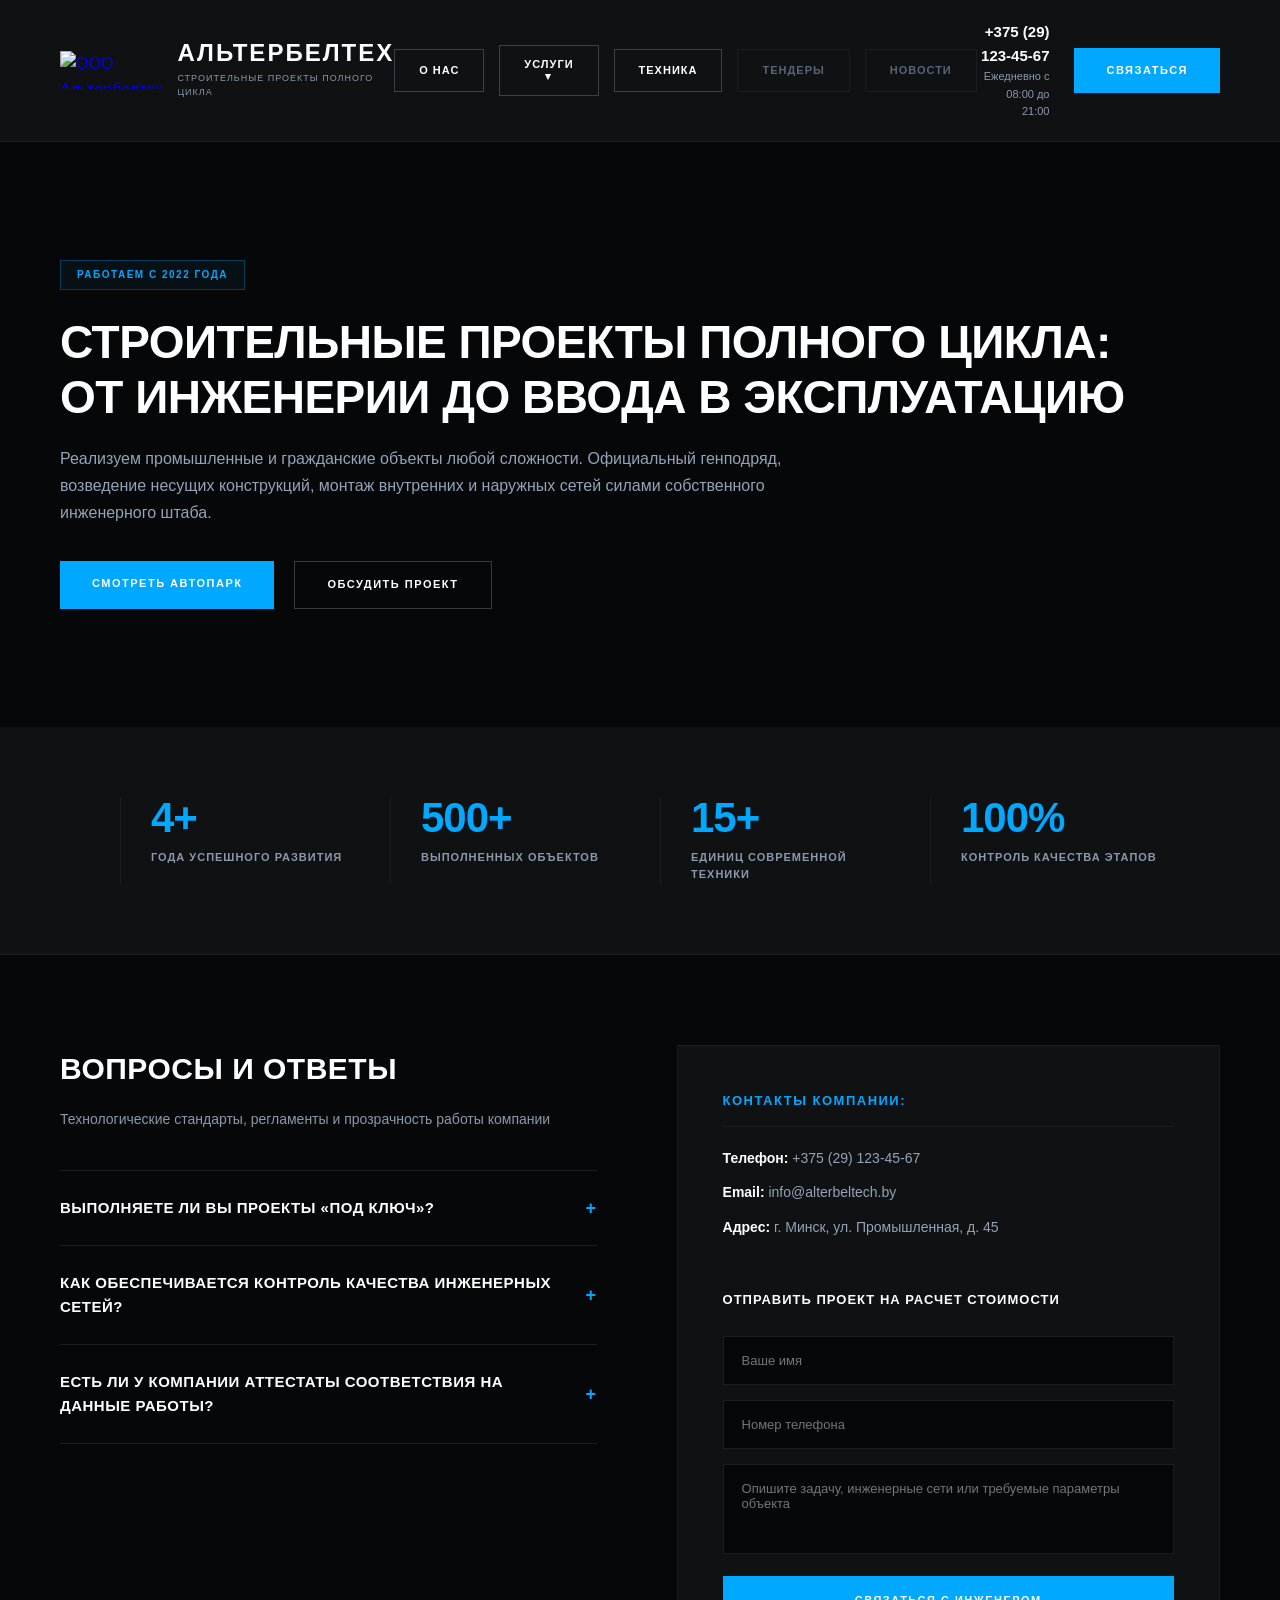
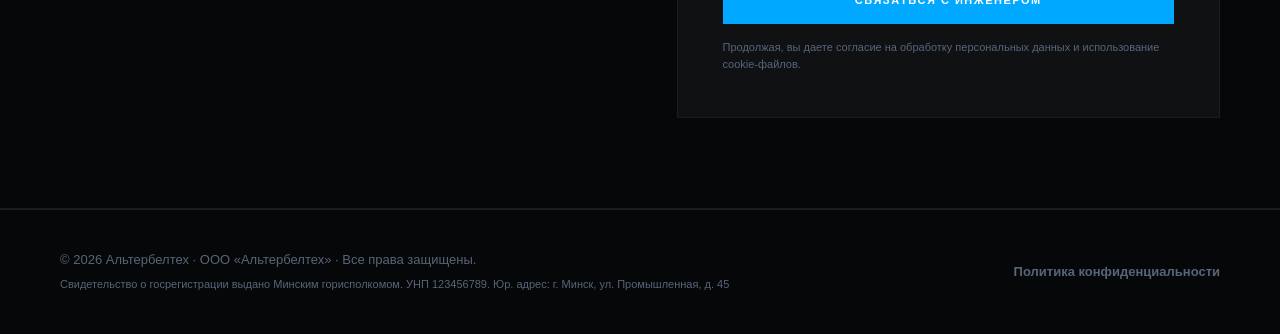
==== index.html @ b806ce36 "Add files via upload" ====
<!DOCTYPE html>
<html lang="ru">
<head>
    <meta charset="UTF-8">
    <meta name="viewport" content="width=device-width, initial-scale=1.0">
    <title>ООО «Альтербелтех» | Генеральный подряд и инженерные сети полного цикла</title>
    <meta name="description" content="Реализация строительных проектов полного цикла, общестроительные работы и монтаж технологического оборудования в Минске и по всей Беларуси.">
    <!-- Подключение фавиконки (логотипа на вкладке браузера) -->
    <link rel="icon" type="image/jpeg" href="1001.jpg">
    <link rel="stylesheet" href="style.css">
</head>
<body>

    <!-- Премиальный экран загрузки с мгновенным векторным логотипом на 1 секунду -->
    <div class="preloader" id="preloader">
        <div class="preloader-content">
            <svg class="preloader-logo-svg" viewBox="0 0 100 100" xmlns="http://w3.org">
                <polygon points="50,15 90,85 10,85" fill="none" stroke="#ffffff" stroke-width="8" stroke-linejoin="miter"/>
                <line x1="22" y1="68" x2="78" y2="68" stroke="#ffffff" stroke-width="6"/>
            </svg>
            <div class="loading-dots">
                <span></span>
                <span></span>
                <span></span>
            </div>
        </div>
    </div>

    <!-- Премиальная темная шапка -->
    <header class="header">
        <a href="index.html" class="header-left header-logo-link">
            <!-- Точное подключение вашего нового файла логотипа -->
            <img src="1001.jpg" alt="ООО Альтербелтех" class="header-logo-img">
            <div class="header-logo-text-block">
                <div class="logo logo-heavy">Альтербелтех</div>
                <span class="logo-subtext">Строительные проекты полного цикла</span>
            </div>
        </a>
        
        <div class="header-center-nav">
            <a href="contacts.html" class="btn-nav-item">О нас</a>
            <div class="dropdown-menu-container">
                <button class="btn-services-toggle">Услуги ▾</button>
                <div class="dropdown-content">
                    <a href="genpodryad.html">Генеральный подряд</a>
                    <a href="zemlyanye-raboty.html">Общестроительные работы</a>
                    <a href="demontazh.html">Сети электроснабжения (внутр./наруж.)</a>
                    <a href="dostavka.html">Вентиляция, ВК и НВК</a>
                    <a href="blagoustrojstvo.html">Mонтаж тех. оборудования</a>
                </div>
            </div>
            <a href="autopark.html" class="btn-nav-item">Техника</a>
            <a href="javascript:void(0);" class="btn-nav-item disabled">Тендеры</a>
            <a href="javascript:void(0);" class="btn-nav-item disabled">Новости</a>
        </div>

        <div class="header-right">
            <div class="header-schedule">
                <strong>+375 (29) 123-45-67</strong>
                <span>Ежедневно с 08:00 до 21:00</span>
            </div>
            <a href="#combined-zone" class="btn btn-primary">Связаться</a>
        </div>
    </header>

    <section class="hero">
        <div class="hero-container">
            <span class="hero-badge">Работаем с 2022 года</span>
            <h1>Строительные проекты полного цикла:<br>от инженерии до ввода в эксплуатацию</h1>
            <p>Реализуем промышленные и гражданские объекты любой сложности. Официальный генподряд, возведение несущих конструкций, монтаж внутренних и наружных сетей силами собственного инженерного штаба.</p>
            <div class="hero-actions">
                <a href="autopark.html" class="btn btn-primary">Смотреть автопарк</a>
                <a href="#combined-zone" class="btn btn-secondary">Обсудить проект</a>
            </div>
        </div>
    </section>
    <section class="stats-section">
        <div class="container-lg">
            <div class="stats-grid-main">
                <div class="stat-main-box">
                    <span class="stat-number">4+</span>
                    <span class="stat-label">Года успешного развития</span>
                </div>
                <div class="stat-main-box">
                    <span class="stat-number">500+</span>
                    <span class="stat-label">Выполненных объектов</span>
                </div>
                <div class="stat-main-box">
                    <span class="stat-number">15+</span>
                    <span class="stat-label">Единиц современной техники</span>
                </div>
                <div class="stat-main-box">
                    <span class="stat-number">100%</span>
                    <span class="stat-label">Контроль качества этапов</span>
                </div>
            </div>
        </div>
    </section>

    <!-- ОБЪЕДИНЕННЫЙ БЛОК -->
    <section id="combined-zone" class="business-combined-section">
        <div class="combined-wrapper">
            
            <div class="combined-faq-left">
                <h2>Вопросы и ответы</h2>
                <p class="combined-faq-sub">Технологические стандарты, регламенты и прозрачность работы компании</p>
                
                <div class="faq-compact-list">
                    <div class="faq-compact-item">
                        <div class="faq-compact-question">Выполняете ли вы проекты «под ключ»?</div>
                        <div class="faq-compact-answer">Да, мы выполняем полный комплекс работ силами одной организации. Это включает в себя проектирование, прокладку инженерных сетей (электрика, ВК, вентиляция), монтаж сложного оборудования и официальную сдачу объекта технадзору.</div>
                    </div>
                    
                    <div class="faq-compact-item">
                        <div class="faq-compact-question">Как обеспечивается контроль качества инженерных сетей?</div>
                        <div class="faq-compact-answer">Контроль ведется в соответствии с регламентами СНиП, ГОСТ и ТКП. Каждая система проходит обязательные индивидуальные испытания (проливы, замеры сопротивления, аэродинамические тесты) с составлением официальных актов скрытых работ.</div>
                    </div>
                    
                    <div class="faq-compact-item">
                        <div class="faq-compact-question">Есть ли у компании аттестаты соответствия на данные работы?</div>
                        <div class="faq-compact-answer">Да, ООО «Альтербелтех» осуществляет деятельность на основании официальных аттестатов соответствия Республики Беларусь на функции генерального подрядчика, выполнение общестроительных работ и устройство инженерных сетей.</div>
                    </div>
                </div>
            </div>

            <div class="combined-contacts-right">
                <div class="business-text-block">
                    <h3>Контакты компании:</h3>
                    <p><strong>Телефон:</strong> +375 (29) 123-45-67</p>
                    <p><strong>Email:</strong> info@alterbeltech.by</p>
                    <p><strong>Адрес:</strong> г. Минск, ул. Промышленная, д. 45</p>
                </div>
                
                <div class="business-form-block">
                    <h4>Отправить проект на расчет стоимости</h4>
                    <form action="#" method="POST" onsubmit="alert('Проект отправлен на расчет!'); return false;">
                        <input type="text" placeholder="Ваше имя" required class="form-input">
                        <input type="tel" placeholder="Номер телефона" required class="form-input">
                        <textarea placeholder="Опишите задачу, инженерные сети или требуемые параметры объекта" class="form-input form-textarea"></textarea>
                        <button type="submit" class="btn btn-submit">Связаться с инженером</button>
                    </form>
                    <span class="form-privacy">Продолжая, вы даете согласие на обработку персональных данных и использование cookie-файлов.</span>
                </div>
            </div>

        </div>
    </section>

    <footer class="footer">
        <div class="footer-container">
            <div class="footer-copy">
                <p>© 2026 Альтербелтех · ООО «Альтербелтех» · Все права защищены.</p>
                <p style="font-size: 11px; margin-top: 5px; color: #57657a;">Свидетельство о госрегистрации выдано Минским горисполкомом. УНП 123456789. Юр. адрес: г. Минск, ул. Промышленная, д. 45</p>
            </div>
            <div class="footer-links">
                <a href="#" class="footer-link">Политика конфиденциальности</a>
            </div>
        </div>
    </footer>

    <script>
        // Фиксированный жесткий таймер скрытия прелоадера ровно на 1 секунду
        window.addEventListener('DOMContentLoaded', () => {
            setTimeout(() => {
                const preloader = document.getElementById('preloader');
                if (preloader) preloader.classList.add('fade-out');
            }, 1000);
        });

        // Работа интерактивного аккордеона FAQ
        document.querySelectorAll('.faq-compact-item').forEach(item => {
            item.addEventListener('click', () => {
                const isActive = item.classList.contains('active');
                document.querySelectorAll('.faq-compact-item').forEach(el => el.classList.remove('active'));
                if (!isActive) { item.classList.add('active'); }
            });
        });
    </script>
</body>
</html>
---- style.css ----
/* ==========================================================================
   1. Базовые настройки темы в стиле High-End Premium Dark
   ========================================================================== */
html {
    scroll-behavior: smooth;
}

* {
    box-sizing: border-box;
    margin: 0;
    padding: 0;
    border-radius: 0 !important; /* Полный отказ от скруглений */
}

body {
    font-family: 'Segoe UI', Arial, sans-serif;
    color: #ffffff;
    background-color: #060708; /* Глубокий черный фон */
    line-height: 1.6;
    overflow-x: hidden;
}

/* ==========================================================================
   2. ЭКРАН ПРЕДЗАГРУЗКИ (PRELOADER) С ФИКСИРОВАННЫМ ВРЕМЕНЕМ
   ========================================================================== */
.preloader {
    position: fixed;
    top: 0;
    left: 0;
    width: 100%;
    height: 100%;
    background-color: #060708;
    z-index: 9999;
    display: flex;
    justify-content: center;
    align-items: center;
    transition: opacity 0.4s ease, visibility 0.4s ease;
}

.preloader.fade-out {
    opacity: 0;
    visibility: hidden;
}

.preloader-content {
    display: flex;
    flex-direction: column;
    align-items: center;
    gap: 25px;
}

.preloader-logo-svg {
    height: 90px;
    width: 90px;
    display: block;
    animation: pulse 1.2s infinite ease-in-out;
}

@keyframes pulse {
    0%, 100% { opacity: 0.6; transform: scale(0.96); }
    50% { opacity: 1; transform: scale(1); }
}

.loading-dots {
    display: flex;
    gap: 8px;
}

.loading-dots span {
    width: 6px;
    height: 6px;
    background-color: #00a8ff; /* Фирменный синий */
    display: inline-block;
    animation: bounce 1.2s infinite ease-in-out both;
}

.loading-dots span:nth-child(1) { animation-delay: -0.32s; }
.loading-dots span:nth-child(2) { animation-delay: -0.16s; }

@keyframes bounce {
    0%, 80%, 100% { transform: scale(0); opacity: 0.2; }
    40% { transform: scale(1); opacity: 1; }
}

/* ==========================================================================
   3. ПРЕМИАЛЬНАЯ ТЕМНАЯ ШАПКА И НАВИГАЦИЯ
   ========================================================================== */
.header {
    background-color: #0f1113; /* Графитовый фон */
    display: flex;
    justify-content: space-between;
    align-items: center;
    padding: 20px 60px;
    position: sticky;
    top: 0;
    z-index: 200;
    border-bottom: 1px solid #1a1d21;
}

.header-logo-link {
    display: flex !important;
    flex-direction: row !important;
    align-items: center;
    gap: 15px;
    text-decoration: none;
    transition: opacity 0.2s ease;
}

.header-logo-link:hover { opacity: 0.85; }

.header-logo-img {
    height: 38px; /* Идеальный баланс под текст */
    width: auto;
    display: block;
}

.header-logo-text-block {
    display: flex;
    flex-direction: column;
}

.logo-heavy {
    font-size: 24px;
    font-weight: 900;
    text-transform: uppercase;
    letter-spacing: 2px;
    color: #ffffff; 
    line-height: 1.0;
}

.logo-subtext {
    font-size: 9px;
    color: #8a99ad;
    text-transform: uppercase;
    letter-spacing: 1px;
    margin-top: 6px;
}
.header-center-nav {
    display: flex;
    align-items: center;
    gap: 15px;
}

.btn-nav-item {
    display: inline-block;
    background: transparent;
    border: 1px solid #3a414a;
    color: #ffffff;
    padding: 12px 24px;
    font-size: 11px;
    font-weight: 700;
    text-transform: uppercase;
    letter-spacing: 1px;
    text-decoration: none;
    cursor: pointer;
    transition: all 0.2s ease;
    white-space: nowrap;
}

.btn-nav-item:hover {
    background: #00a8ff;
    border-color: #00a8ff;
    color: #ffffff;
}

/* Стили для неактивных кнопок Тендеры и Новости */
.btn-nav-item.disabled {
    border: 1px solid #1a1d21;
    color: #57657a;
    cursor: default;
}
.btn-nav-item.disabled:hover {
    background: transparent;
    border-color: #1a1d21;
    color: #57657a;
}

.dropdown-menu-container {
    position: relative;
    display: inline-block;
}

.btn-services-toggle {
    background: transparent;
    border: 1px solid #3a414a;
    color: #ffffff;
    padding: 12px 24px;
    font-size: 11px;
    font-weight: 700;
    text-transform: uppercase;
    letter-spacing: 1px;
    cursor: pointer;
    transition: all 0.2s ease;
}

.dropdown-content {
    display: none;
    position: absolute;
    top: 100%;
    left: 0;
    background-color: #0f1113;
    min-width: 330px;
    box-shadow: 0 15px 40px rgba(0,0,0,0.5);
    border: 1px solid #1a1d21;
    z-index: 300;
}

.dropdown-content a {
    color: #cbd5e1;
    padding: 16px 20px;
    text-decoration: none;
    display: block;
    font-size: 11px;
    font-weight: 700;
    text-transform: uppercase;
    letter-spacing: 0.5px;
    border-bottom: 1px solid #1a1d21;
    transition: all 0.2s ease;
}

.dropdown-content a:last-child { border-bottom: none; }
.dropdown-menu-container:hover .dropdown-content { display: block; }
.dropdown-menu-container:hover .btn-services-toggle { background: #00a8ff; border-color: #00a8ff; color: #ffffff; }
.dropdown-content a:hover { background-color: #16191d; color: #00a8ff; padding-left: 25px; }

.header-right { 
    display: flex; 
    align-items: center; 
    gap: 25px; 
}

.header-schedule { display: flex; flex-direction: column; text-align: right; font-size: 13px; }
.header-schedule strong { color: #ffffff; font-size: 15px; font-weight: 700; }
.header-schedule span { color: #8a99ad; font-size: 11px; }

.btn {
    display: inline-block;
    padding: 14px 32px;
    font-size: 11px;
    font-weight: 700;
    text-transform: uppercase;
    text-decoration: none;
    letter-spacing: 1.5px;
    transition: all 0.25s ease;
    cursor: pointer;
    border: none;
}
.btn-primary { background: #00a8ff; color: #ffffff; }
.btn-primary:hover { background: #ffffff; color: #060708; }
.btn-secondary { background: transparent; color: #ffffff; border: 1px solid rgba(255,255,255,0.2); }
.btn-secondary:hover { background: #ffffff; color: #060708; border-color: #ffffff; }

/* ==========================================================================
   4. БАННЕР И ГЕРОЙСКИЕ СЕКЦИИ
   ========================================================================== */
.hero {
    background-image: linear-gradient(rgba(6, 7, 8, 0.85), rgba(6, 7, 8, 0.85)), url('bg-hd.jpg'); 
    background-size: cover;
    background-position: center;
    height: 65vh; 
    color: #ffffff;
    display: flex;
    align-items: center;
    padding: 60px;
}

.hero-container { max-width: 1100px; margin: 0; text-align: left; }
.hero-badge {
    display: inline-block;
    border: 1px solid rgba(0, 168, 255, 0.3);
    background: rgba(0, 168, 255, 0.05);
    color: #00a8ff;
    padding: 6px 16px;
    font-size: 10px;
    font-weight: 600;
    text-transform: uppercase;
    letter-spacing: 1.5px;
    margin-bottom: 25px;
}
.hero h1 { font-size: 46px; font-weight: 800; margin-bottom: 20px; line-height: 1.2; letter-spacing: -0.5px; text-transform: uppercase; }
.hero p { font-size: 16px; color: #94a3b8; margin-bottom: 35px; max-width: 750px; line-height: 1.7; }
.hero-actions { display: flex; justify-content: flex-start; gap: 20px; }

.hero-service-minimal {
    background-color: #0f1113;
    padding: 100px 60px 50px 60px;
    border-bottom: 1px solid #1a1d21;
}

.container-service { max-width: 1100px; margin: 0 auto; }
.service-title-main { font-size: 42px; font-weight: 900; text-transform: uppercase; color: #ffffff; }
.service-subtitle-main { color: #00a8ff; font-weight: 700; text-transform: uppercase; letter-spacing: 1.5px; font-size: 11px; margin-top: 10px; }
/* ==========================================================================
   5. СТАТИСТИКА И МЕТРИКИ
   ========================================================================== */
.stats-section { background: #0f1113; padding: 70px 60px; border-bottom: 1px solid #1a1d21; }
.stats-grid-main { max-width: 1240px; margin: 0 auto; display: flex; justify-content: space-between; gap: 40px; }
.stat-main-box { flex: 1; display: flex; flex-direction: column; border-left: 1px solid #1a1d21; padding-left: 30px; }
.stat-number { font-size: 42px; font-weight: 800; color: #00a8ff; line-height: 1; margin-bottom: 10px; letter-spacing: -1px; }
.stat-label { font-size: 11px; color: #8a99ad; text-transform: uppercase; font-weight: 700; letter-spacing: 1px; }

/* ==========================================================================
   6. ОБЪЕДИНЕННЫЙ БЛОК: ВОПРОСЫ И КОНТАКТЫ
   ========================================================================== */
.business-combined-section { background-color: #060708; padding: 90px 60px; width: 100%; border-bottom: 1px solid #1a1d21; }
.combined-wrapper { max-width: 1240px; margin: 0 auto; display: flex; gap: 80px; align-items: flex-start; }

.combined-faq-left { flex: 1 1 50%; }
.combined-faq-left h2 { font-size: 30px; text-transform: uppercase; color: #ffffff; margin-bottom: 15px; font-weight: 800; letter-spacing: 0.5px; }
.combined-faq-sub { font-size: 14px; color: #8a99ad; margin-bottom: 40px; }
.faq-compact-list { display: flex; flex-direction: column; }
.faq-compact-item { border-bottom: 1px solid #1a1d21; padding: 25px 0; cursor: pointer; }
.faq-compact-item:first-child { border-top: 1px solid #1a1d21; }
.faq-compact-item:hover { background-color: rgba(255,255,255,0.01); }
.faq-compact-question { font-size: 15px; font-weight: 700; color: #ffffff; text-transform: uppercase; letter-spacing: 0.5px; position: relative; padding-right: 30px; }

.faq-compact-question::after {
    content: '+'; position: absolute; right: 0; top: 50%; transform: translateY(-50%); color: #00a8ff; font-size: 18px; transition: transform 0.2s ease;
}
.faq-compact-item.active .faq-compact-question::after { content: '−'; }

.faq-compact-answer { 
    max-height: 0; overflow: hidden; font-size: 14px; color: #94a3b8; line-height: 1.6; margin-top: 0;
    transition: max-height 0.3s cubic-bezier(0, 1, 0, 1), margin-top 0.3s ease;
}
.faq-compact-item.active .faq-compact-answer { max-height: 200px; margin-top: 15px; transition: max-height 0.3s cubic-bezier(1, 0, 1, 0), margin-top 0.3s ease; }

.combined-contacts-right { flex: 1 1 50%; background: #0f1113; color: #ffffff; padding: 45px; border: 1px solid #1a1d21; display: flex; flex-direction: column; gap: 40px; }
.business-text-block h3 { margin-bottom: 20px; text-transform: uppercase; font-size: 13px; letter-spacing: 1.5px; border-bottom: 1px solid #1a1d21; padding-bottom: 14px; color: #00a8ff; }
.business-text-block p { margin-bottom: 12px; font-size: 14px; color: #94a3b8; }
.business-text-block strong { color: #ffffff; font-weight: 600; }
.business-form-block h4 { font-size: 13px; text-transform: uppercase; letter-spacing: 1px; color: #ffffff; margin-bottom: 25px; }

.form-input { width: 100%; padding: 16px 18px; background: #060708; border: 1px solid #1a1d21; color: #ffffff; font-size: 13px; margin-bottom: 15px; font-family: inherit; outline: none; }
.form-input:focus { border-color: #00a8ff; background: #0f1113; }
.form-textarea { height: 90px; resize: none; }
.btn-submit { width: 100%; background: #00a8ff; color: #ffffff; padding: 18px; font-size: 11px; font-weight: 700; letter-spacing: 1.5px; }
.btn-submit:hover { background: #ffffff; color: #060708; }
.form-privacy { display: block; font-size: 11px; color: #57657a; margin-top: 15px; line-height: 1.5; }

/* ==========================================================================
   7. ПОДВАЛ И СЛУЖЕБНЫЕ СТРАНИЦЫ
   ========================================================================== */
.footer { background-color: #060708; color: #57657a; padding: 40px 60px; font-size: 13px; border-top: 1px solid #1a1d21; }
.footer-container { max-width: 1240px; margin: 0 auto; display: flex; justify-content: space-between; align-items: center; }
.footer-link { color: #57657a; text-decoration: none; border-bottom: 1px solid transparent; transition: all 0.2s ease; font-weight: 600; }
.footer-link:hover { color: #ffffff; border-bottom-color: #ffffff; }

.container-lg { max-width: 1240px; margin: 0 auto; padding: 0 60px; }
.service-page-main { max-width: 1100px; margin: 0 auto; padding: 70px 60px 100px 60px; }
.service-lead-text { font-size: 16px; color: #cbd5e1; margin-bottom: 50px; line-height: 1.7; max-width: 850px; }
.service-details-grid { display: grid; grid-template-columns: 1fr 1fr; gap: 40px; margin-bottom: 60px; }
.service-details-card { background: #0f1113; border: 1px solid #1a1d21; padding: 35px; position: relative; transition: transform 0.2s ease, border-color 0.2s ease; }
.service-details-card:hover { border-color: #3a414a; transform: translateY(-2px); }
.service-details-card h3 { font-size: 18px; font-weight: 800; text-transform: uppercase; color: #00a8ff; margin-bottom: 15px; letter-spacing: 0.5px; }
.service-details-card p { font-size: 14.5px; color: #94a3b8; line-height: 1.6; }

.geometric-index { display: block; font-size: 32px; font-weight: 900; color: rgba(0, 168, 255, 0.15); font-family: monospace, sans-serif; margin-bottom: 15px; line-height: 1; }
.service-form-wrapper { margin-top: 80px; max-width: 600px; margin-left: auto; margin-right: auto; }

/* Автопарк / Галерея */
.gallery-section { padding: 60px 0; background: #060708; }
.autopark-category-title { font-size: 16px; font-weight: 800; text-transform: uppercase; color: #ffffff; border-left: 4px solid #00a8ff; padding-left: 15px; margin: 40px 0 25px 0; letter-spacing: 1px; }
.gallery-grid { display: grid; grid-template-columns: repeat(auto-fill, minmax(340px, 1fr)); gap: 30px; }
.gallery-card { background: #0f1113; border: 1px solid #1a1d21; overflow: hidden; transition: all 0.25s ease; cursor: pointer; }
.gallery-card:hover { border-color: #00a8ff; transform: translateY(-4px); }
.gallery-photo-box { width: 100%; height: 220px; background-color: #060708; border-bottom: 1px solid #1a1d21; }
.gallery-photo-box img { width: 100%; height: 100%; object-fit: cover; opacity: 0.85; }
.gallery-card:hover img { opacity: 1; }
.gallery-card-desc { padding: 20px; }
.gallery-card-desc h3 { font-size: 15px; color: #ffffff; text-transform: uppercase; margin-bottom: 8px; font-weight: 800; }
.gallery-card:hover .gallery-card-desc h3 { color: #00a8ff; }
.gallery-card-desc p { font-size: 13px; color: #94a3b8; line-height: 1.6; }

/* ==========================================================================
   8. Адаптивность (Медиа-запросы)
   ========================================================================== */
@media (max-width: 1200px) {
    .header { padding: 20px 30px; }
    .business-combined-section, .stats-section, .footer, .service-page-main, .container-lg { padding-left: 30px; padding-right: 30px; }
    .combined-wrapper { gap: 40px; }
    .stats-grid-main { flex-wrap: wrap; gap: 30px; }
    .stat-main-box { flex: 1 1 calc(50% - 30px); }
}
@media (max-width: 992px) {
    .header-center-nav { display: none; }
    .hero h1 { font-size: 36px; }
    .combined-wrapper { flex-direction: column; gap: 60px; }
    .combined-faq-left, .combined-contacts-right { flex: 1 1 100%; width: 100%; }
    .service-details-grid { grid-template-columns: 1fr; gap: 25px; }
    .header-right { gap: 15px; }
}
@media (max-width: 576px) {
    .header { flex-direction: column; gap: 15px; text-align: center; }
    .header-logo-link { gap: 10px; justify-content: center; }
    .header-logo-img { height: 32px; }
    .logo-heavy { font-size: 18px; }
    .logo-subtext { font-size: 8px; }
    .header-schedule { text-align: center; }
    .hero { padding: 30px; height: auto; min-height: 60vh; }
    .hero h1 { font-size: 26px; }
    .container-lg { padding: 0 20px; }
    .gallery-grid { grid-template-columns: 1fr; gap: 20px; }
}
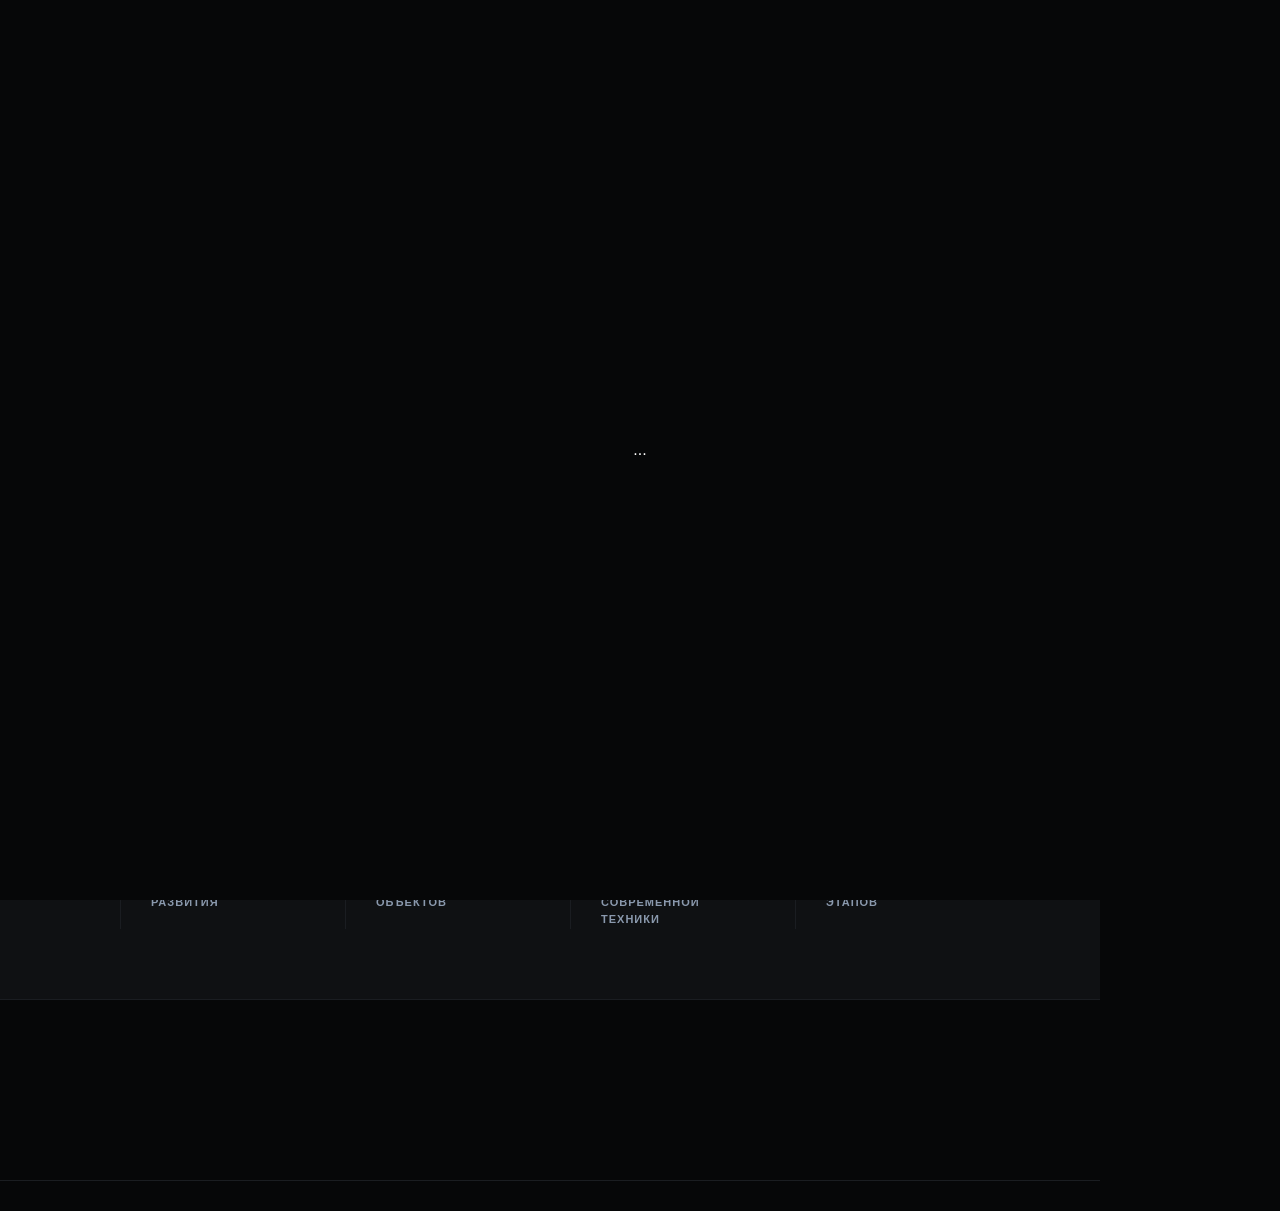
==== commit 112cc72e: "Update index.html" ====
--- a/index.html
+++ b/index.html
@@ -3,178 +3,59 @@
 <head>
     <meta charset="UTF-8">
     <meta name="viewport" content="width=device-width, initial-scale=1.0">
-    <title>ООО «Альтербелтех» | Генеральный подряд и инженерные сети полного цикла</title>
+    <title>ООО «АльтерБелТех» | Генеральный подряд и инженерные сети полного цикла</title>
     <meta name="description" content="Реализация строительных проектов полного цикла, общестроительные работы и монтаж технологического оборудования в Минске и по всей Беларуси.">
-    <!-- Подключение фавиконки (логотипа на вкладке браузера) -->
     <link rel="icon" type="image/jpeg" href="1001.jpg">
     <link rel="stylesheet" href="style.css">
 </head>
 <body>
-
-    <!-- Премиальный экран загрузки с мгновенным векторным логотипом на 1 секунду -->
-    <div class="preloader" id="preloader">
-        <div class="preloader-content">
-            <svg class="preloader-logo-svg" viewBox="0 0 100 100" xmlns="http://w3.org">
-                <polygon points="50,15 90,85 10,85" fill="none" stroke="#ffffff" stroke-width="8" stroke-linejoin="miter"/>
-                <line x1="22" y1="68" x2="78" y2="68" stroke="#ffffff" stroke-width="6"/>
-            </svg>
-            <div class="loading-dots">
-                <span></span>
-                <span></span>
-                <span></span>
-            </div>
-        </div>
-    </div>
-
-    <!-- Премиальная темная шапка -->
-    <header class="header">
-        <a href="index.html" class="header-left header-logo-link">
-            <!-- Точное подключение вашего нового файла логотипа -->
-            <img src="1001.jpg" alt="ООО Альтербелтех" class="header-logo-img">
-            <div class="header-logo-text-block">
-                <div class="logo logo-heavy">Альтербелтех</div>
-                <span class="logo-subtext">Строительные проекты полного цикла</span>
-            </div>
-        </a>
-        
-        <div class="header-center-nav">
-            <a href="contacts.html" class="btn-nav-item">О нас</a>
-            <div class="dropdown-menu-container">
-                <button class="btn-services-toggle">Услуги ▾</button>
-                <div class="dropdown-content">
-                    <a href="genpodryad.html">Генеральный подряд</a>
-                    <a href="zemlyanye-raboty.html">Общестроительные работы</a>
-                    <a href="demontazh.html">Сети электроснабжения (внутр./наруж.)</a>
-                    <a href="dostavka.html">Вентиляция, ВК и НВК</a>
-                    <a href="blagoustrojstvo.html">Mонтаж тех. оборудования</a>
-                </div>
-            </div>
-            <a href="autopark.html" class="btn-nav-item">Техника</a>
-            <a href="javascript:void(0);" class="btn-nav-item disabled">Тендеры</a>
-            <a href="javascript:void(0);" class="btn-nav-item disabled">Новости</a>
-        </div>
-
-        <div class="header-right">
-            <div class="header-schedule">
-                <strong>+375 (29) 123-45-67</strong>
-                <span>Ежедневно с 08:00 до 21:00</span>
-            </div>
-            <a href="#combined-zone" class="btn btn-primary">Связаться</a>
-        </div>
-    </header>
-
-    <section class="hero">
-        <div class="hero-container">
-            <span class="hero-badge">Работаем с 2022 года</span>
-            <h1>Строительные проекты полного цикла:<br>от инженерии до ввода в эксплуатацию</h1>
-            <p>Реализуем промышленные и гражданские объекты любой сложности. Официальный генподряд, возведение несущих конструкций, монтаж внутренних и наружных сетей силами собственного инженерного штаба.</p>
-            <div class="hero-actions">
-                <a href="autopark.html" class="btn btn-primary">Смотреть автопарк</a>
-                <a href="#combined-zone" class="btn btn-secondary">Обсудить проект</a>
-            </div>
-        </div>
-    </section>
-    <section class="stats-section">
-        <div class="container-lg">
-            <div class="stats-grid-main">
-                <div class="stat-main-box">
-                    <span class="stat-number">4+</span>
-                    <span class="stat-label">Года успешного развития</span>
-                </div>
-                <div class="stat-main-box">
-                    <span class="stat-number">500+</span>
-                    <span class="stat-label">Выполненных объектов</span>
-                </div>
-                <div class="stat-main-box">
-                    <span class="stat-number">15+</span>
-                    <span class="stat-label">Единиц современной техники</span>
-                </div>
-                <div class="stat-main-box">
-                    <span class="stat-number">100%</span>
-                    <span class="stat-label">Контроль качества этапов</span>
-                </div>
-            </div>
-        </div>
-    </section>
-
-    <!-- ОБЪЕДИНЕННЫЙ БЛОК -->
-    <section id="combined-zone" class="business-combined-section">
-        <div class="combined-wrapper">
-            
-            <div class="combined-faq-left">
-                <h2>Вопросы и ответы</h2>
-                <p class="combined-faq-sub">Технологические стандарты, регламенты и прозрачность работы компании</p>
-                
-                <div class="faq-compact-list">
-                    <div class="faq-compact-item">
-                        <div class="faq-compact-question">Выполняете ли вы проекты «под ключ»?</div>
-                        <div class="faq-compact-answer">Да, мы выполняем полный комплекс работ силами одной организации. Это включает в себя проектирование, прокладку инженерных сетей (электрика, ВК, вентиляция), монтаж сложного оборудования и официальную сдачу объекта технадзору.</div>
-                    </div>
-                    
-                    <div class="faq-compact-item">
-                        <div class="faq-compact-question">Как обеспечивается контроль качества инженерных сетей?</div>
-                        <div class="faq-compact-answer">Контроль ведется в соответствии с регламентами СНиП, ГОСТ и ТКП. Каждая система проходит обязательные индивидуальные испытания (проливы, замеры сопротивления, аэродинамические тесты) с составлением официальных актов скрытых работ.</div>
-                    </div>
-                    
-                    <div class="faq-compact-item">
-                        <div class="faq-compact-question">Есть ли у компании аттестаты соответствия на данные работы?</div>
-                        <div class="faq-compact-answer">Да, ООО «Альтербелтех» осуществляет деятельность на основании официальных аттестатов соответствия Республики Беларусь на функции генерального подрядчика, выполнение общестроительных работ и устройство инженерных сетей.</div>
-                    </div>
-                </div>
-            </div>
-
-            <div class="combined-contacts-right">
-                <div class="business-text-block">
-                    <h3>Контакты компании:</h3>
-                    <p><strong>Телефон:</strong> +375 (29) 123-45-67</p>
-                    <p><strong>Email:</strong> info@alterbeltech.by</p>
-                    <p><strong>Адрес:</strong> г. Минск, ул. Промышленная, д. 45</p>
-                </div>
-                
-                <div class="business-form-block">
-                    <h4>Отправить проект на расчет стоимости</h4>
-                    <form action="#" method="POST" onsubmit="alert('Проект отправлен на расчет!'); return false;">
-                        <input type="text" placeholder="Ваше имя" required class="form-input">
-                        <input type="tel" placeholder="Номер телефона" required class="form-input">
-                        <textarea placeholder="Опишите задачу, инженерные сети или требуемые параметры объекта" class="form-input form-textarea"></textarea>
-                        <button type="submit" class="btn btn-submit">Связаться с инженером</button>
-                    </form>
-                    <span class="form-privacy">Продолжая, вы даете согласие на обработку персональных данных и использование cookie-файлов.</span>
-                </div>
-            </div>
-
-        </div>
-    </section>
-
-    <footer class="footer">
-        <div class="footer-container">
-            <div class="footer-copy">
-                <p>© 2026 Альтербелтех · ООО «Альтербелтех» · Все права защищены.</p>
-                <p style="font-size: 11px; margin-top: 5px; color: #57657a;">Свидетельство о госрегистрации выдано Минским горисполкомом. УНП 123456789. Юр. адрес: г. Минск, ул. Промышленная, д. 45</p>
-            </div>
-            <div class="footer-links">
-                <a href="#" class="footer-link">Политика конфиденциальности</a>
-            </div>
-        </div>
-    </footer>
-
-    <script>
-        // Фиксированный жесткий таймер скрытия прелоадера ровно на 1 секунду
-        window.addEventListener('DOMContentLoaded', () => {
-            setTimeout(() => {
-                const preloader = document.getElementById('preloader');
-                if (preloader) preloader.classList.add('fade-out');
-            }, 1000);
-        });
-
-        // Работа интерактивного аккордеона FAQ
-        document.querySelectorAll('.faq-compact-item').forEach(item => {
-            item.addEventListener('click', () => {
-                const isActive = item.classList.contains('active');
-                document.querySelectorAll('.faq-compact-item').forEach(el => el.classList.remove('active'));
-                if (!isActive) { item.classList.add('active'); }
-            });
-        });
-    </script>
-</body>
-</html>
+    <!-- Содержимое прелодера и шапки сайта (header) с навигацией и контактами -->
+    <div class="preloader" id="preloader">...</div>
+    <header class="header">...</header> section class="hero" КОНЕЦ
+<div class="hero-container">
+<h1 style="font-size: 24px; text-transform: uppercase; letter-spacing: 2px; color: #ffffff; margin-bottom: 30px; font-weight: 700;">
+Реализация проектов по строительству и реконструкции зданий и сооружений: от котлована до инженерии
+<section class="hero">
+<div class="hero-container">
+<h1 style="font-size: 24px; text-transform: uppercase; letter-spacing: 2px; color: #ffffff; margin-bottom: 30px; font-weight: 700;">
+Реализация проектов по строительству и реконструкции зданий и сооружений: от котлована до инженерии
+</h1>
+<div class="hero-description-grid" style="display: grid; grid-template-columns: 1fr 1fr; gap: 40px; margin-bottom: 40px; text-align: left;">
+<div class="hero-desc-left" style="color: #cccccc; font-size: 15px; line-height: 1.7;">
+Реализуем промышленные и гражданские объекты любой сложности. Официальный генподряд, возведение несущих конструкций, монтаж внутренних и наружных сетей силами собственного инженерного штаба.
+</div>
+<div class="hero-desc-right" style="color: #cccccc; font-size: 15px; line-height: 1.7;">
+Генеральный подряд, полный спектр общестроительных услуг, монтаж наружных и внутренних инженерных систем, комплекс пусконаладочных работ.
+</div>
+</div>
+<div class="hero-actions">
+<a href="autopark.html" class="btn btn-primary"> Смотреть автопарк </a>
+<a href="#combined-zone" class="btn btn-secondary"> Обсудить проект </a>
+</div>
+</div>
+</section>
+<section class="stats-section">
+<div class="container-lg">
+<div class="stats-grid-main">
+<div class="stat-main-box">
+<span class="stat-number"> 3+ </span>
+<span class="stat-label"> Года успешного развития </span>
+</div>
+<div class="stat-main-box">
+<span class="stat-number"> 500+ </span>
+<span class="stat-label"> Выполненных объектов </span>
+</div>
+<div class="stat-main-box">
+<span class="stat-number"> 15+ </span>
+<span class="stat-label"> Единиц современной техники </span>
+</div>
+<div class="stat-main-box">
+<span class="stat-number"> 100% </span>
+<span class="stat-label"> Контроль качества этапов </span>
+</div>
+</div>
+</div>
+</section>
+<!-- ОБЪЕДИНЕННЫЙ БЛОК -->
+<section id="combined-zone" class="business-combined-section">
+<div class="combined-wrapper">
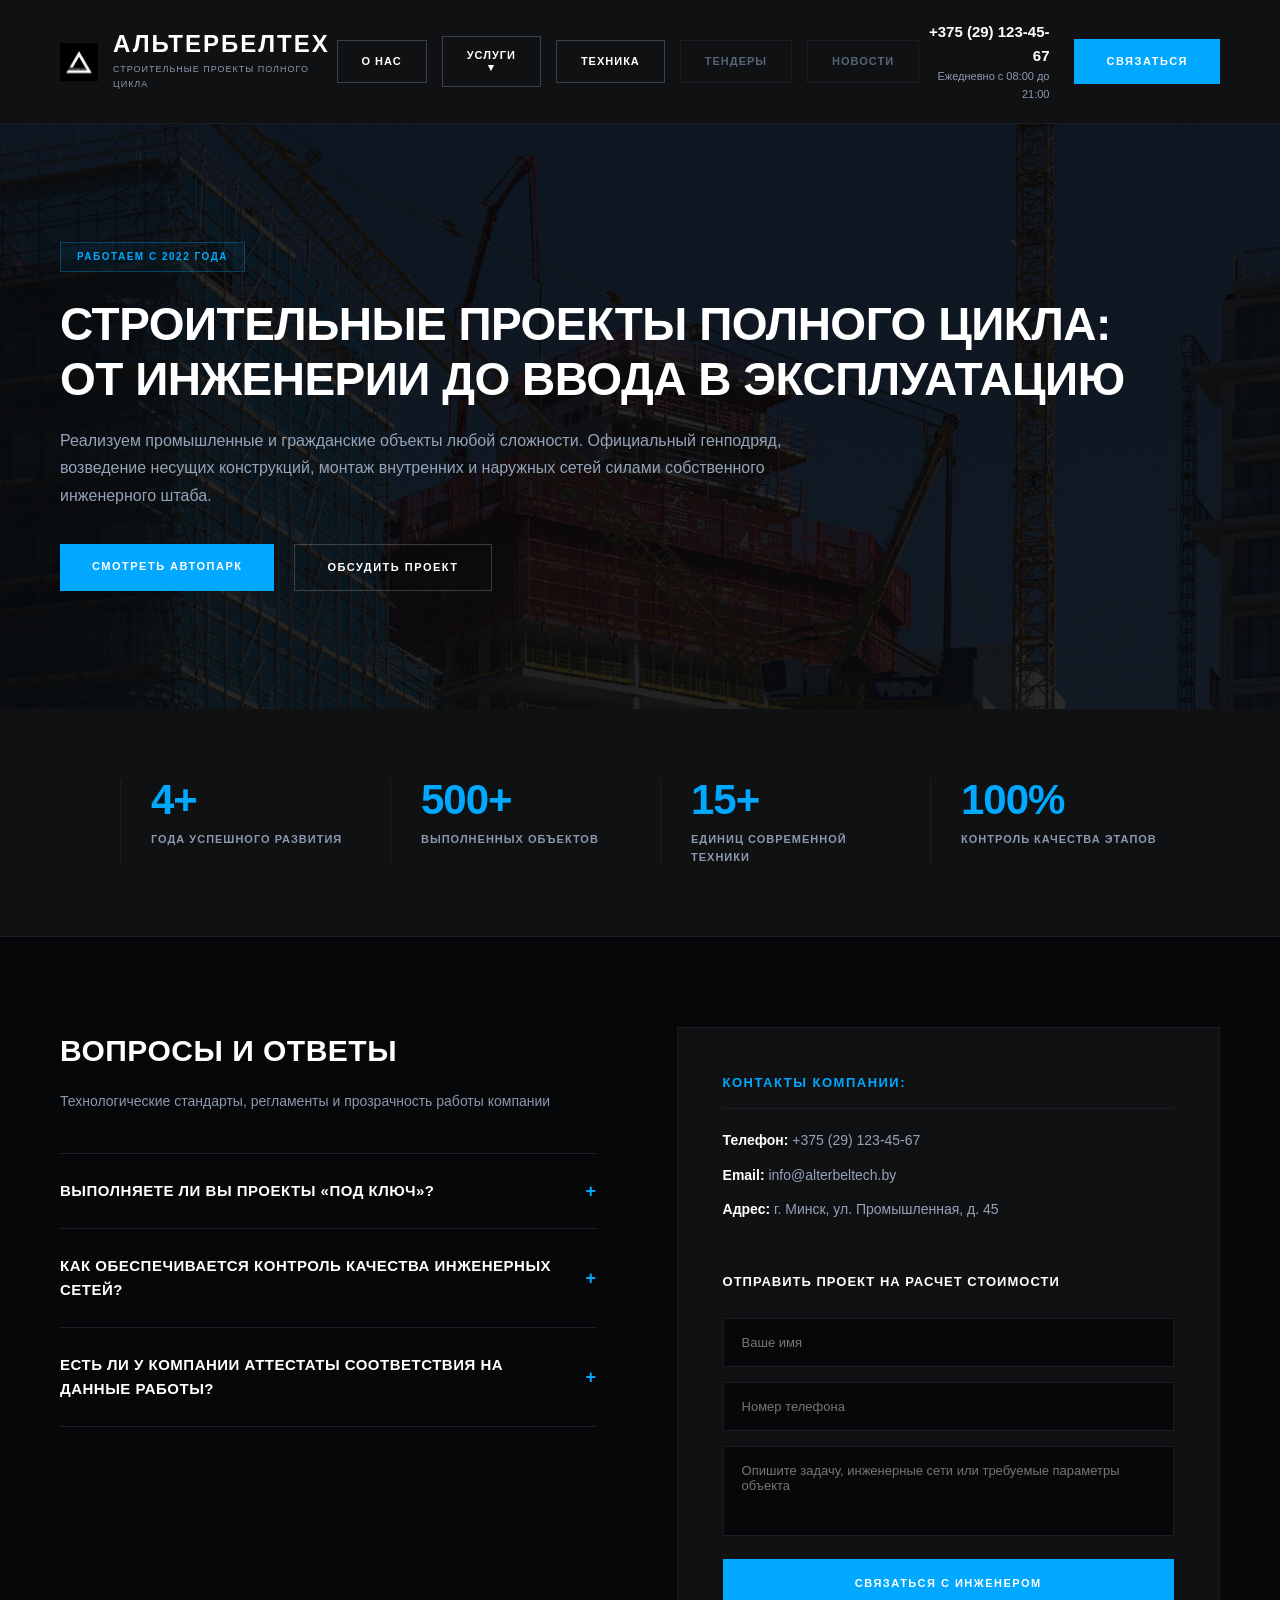
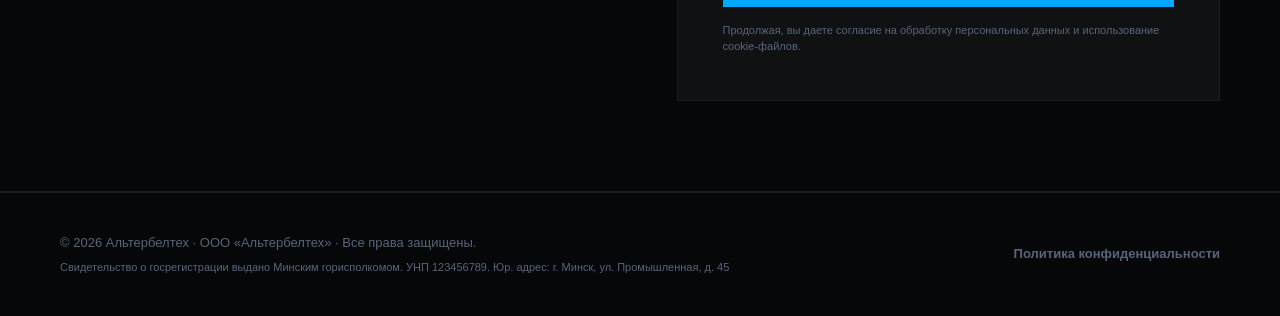
==== commit 9917554b: "Update index.html" ====
--- a/index.html
+++ b/index.html
@@ -3,59 +3,178 @@
 <head>
     <meta charset="UTF-8">
     <meta name="viewport" content="width=device-width, initial-scale=1.0">
-    <title>ООО «АльтерБелТех» | Генеральный подряд и инженерные сети полного цикла</title>
+    <title>ООО «Альтербелтех» | Генеральный подряд и инженерные сети полного цикла</title>
     <meta name="description" content="Реализация строительных проектов полного цикла, общестроительные работы и монтаж технологического оборудования в Минске и по всей Беларуси.">
+    <!-- Подключение фавиконки (логотипа на вкладке браузера) -->
     <link rel="icon" type="image/jpeg" href="1001.jpg">
     <link rel="stylesheet" href="style.css">
 </head>
 <body>
-    <!-- Содержимое прелодера и шапки сайта (header) с навигацией и контактами -->
-    <div class="preloader" id="preloader">...</div>
-    <header class="header">...</header> section class="hero" КОНЕЦ
-<div class="hero-container">
-<h1 style="font-size: 24px; text-transform: uppercase; letter-spacing: 2px; color: #ffffff; margin-bottom: 30px; font-weight: 700;">
-Реализация проектов по строительству и реконструкции зданий и сооружений: от котлована до инженерии
-<section class="hero">
-<div class="hero-container">
-<h1 style="font-size: 24px; text-transform: uppercase; letter-spacing: 2px; color: #ffffff; margin-bottom: 30px; font-weight: 700;">
-Реализация проектов по строительству и реконструкции зданий и сооружений: от котлована до инженерии
-</h1>
-<div class="hero-description-grid" style="display: grid; grid-template-columns: 1fr 1fr; gap: 40px; margin-bottom: 40px; text-align: left;">
-<div class="hero-desc-left" style="color: #cccccc; font-size: 15px; line-height: 1.7;">
-Реализуем промышленные и гражданские объекты любой сложности. Официальный генподряд, возведение несущих конструкций, монтаж внутренних и наружных сетей силами собственного инженерного штаба.
-</div>
-<div class="hero-desc-right" style="color: #cccccc; font-size: 15px; line-height: 1.7;">
-Генеральный подряд, полный спектр общестроительных услуг, монтаж наружных и внутренних инженерных систем, комплекс пусконаладочных работ.
-</div>
-</div>
-<div class="hero-actions">
-<a href="autopark.html" class="btn btn-primary"> Смотреть автопарк </a>
-<a href="#combined-zone" class="btn btn-secondary"> Обсудить проект </a>
-</div>
-</div>
-</section>
-<section class="stats-section">
-<div class="container-lg">
-<div class="stats-grid-main">
-<div class="stat-main-box">
-<span class="stat-number"> 3+ </span>
-<span class="stat-label"> Года успешного развития </span>
-</div>
-<div class="stat-main-box">
-<span class="stat-number"> 500+ </span>
-<span class="stat-label"> Выполненных объектов </span>
-</div>
-<div class="stat-main-box">
-<span class="stat-number"> 15+ </span>
-<span class="stat-label"> Единиц современной техники </span>
-</div>
-<div class="stat-main-box">
-<span class="stat-number"> 100% </span>
-<span class="stat-label"> Контроль качества этапов </span>
-</div>
-</div>
-</div>
-</section>
-<!-- ОБЪЕДИНЕННЫЙ БЛОК -->
-<section id="combined-zone" class="business-combined-section">
-<div class="combined-wrapper">
+
+    <!-- Премиальный экран загрузки с мгновенным векторным логотипом на 1 секунду -->
+    <div class="preloader" id="preloader">
+        <div class="preloader-content">
+            <svg class="preloader-logo-svg" viewBox="0 0 100 100" xmlns="http://w3.org">
+                <polygon points="50,15 90,85 10,85" fill="none" stroke="#ffffff" stroke-width="8" stroke-linejoin="miter"/>
+                <line x1="22" y1="68" x2="78" y2="68" stroke="#ffffff" stroke-width="6"/>
+            </svg>
+            <div class="loading-dots">
+                <span></span>
+                <span></span>
+                <span></span>
+            </div>
+        </div>
+    </div>
+
+    <!-- Премиальная темная шапка -->
+    <header class="header">
+        <a href="index.html" class="header-left header-logo-link">
+            <!-- Точное подключение вашего нового файла логотипа -->
+            <img src="1001.jpg" alt="ООО Альтербелтех" class="header-logo-img">
+            <div class="header-logo-text-block">
+                <div class="logo logo-heavy">Альтербелтех</div>
+                <span class="logo-subtext">Строительные проекты полного цикла</span>
+            </div>
+        </a>
+        
+        <div class="header-center-nav">
+            <a href="contacts.html" class="btn-nav-item">О нас</a>
+            <div class="dropdown-menu-container">
+                <button class="btn-services-toggle">Услуги ▾</button>
+                <div class="dropdown-content">
+                    <a href="genpodryad.html">Генеральный подряд</a>
+                    <a href="zemlyanye-raboty.html">Общестроительные работы</a>
+                    <a href="demontazh.html">Сети электроснабжения (внутр./наруж.)</a>
+                    <a href="dostavka.html">Вентиляция, ВК и НВК</a>
+                    <a href="blagoustrojstvo.html">Mонтаж тех. оборудования</a>
+                </div>
+            </div>
+            <a href="autopark.html" class="btn-nav-item">Техника</a>
+            <a href="javascript:void(0);" class="btn-nav-item disabled">Тендеры</a>
+            <a href="javascript:void(0);" class="btn-nav-item disabled">Новости</a>
+        </div>
+
+        <div class="header-right">
+            <div class="header-schedule">
+                <strong>+375 (29) 123-45-67</strong>
+                <span>Ежедневно с 08:00 до 21:00</span>
+            </div>
+            <a href="#combined-zone" class="btn btn-primary">Связаться</a>
+        </div>
+    </header>
+
+    <section class="hero">
+        <div class="hero-container">
+            <span class="hero-badge">Работаем с 2022 года</span>
+            <h1>Строительные проекты полного цикла:<br>от инженерии до ввода в эксплуатацию</h1>
+            <p>Реализуем промышленные и гражданские объекты любой сложности. Официальный генподряд, возведение несущих конструкций, монтаж внутренних и наружных сетей силами собственного инженерного штаба.</p>
+            <div class="hero-actions">
+                <a href="autopark.html" class="btn btn-primary">Смотреть автопарк</a>
+                <a href="#combined-zone" class="btn btn-secondary">Обсудить проект</a>
+            </div>
+        </div>
+    </section>
+    <section class="stats-section">
+        <div class="container-lg">
+            <div class="stats-grid-main">
+                <div class="stat-main-box">
+                    <span class="stat-number">4+</span>
+                    <span class="stat-label">Года успешного развития</span>
+                </div>
+                <div class="stat-main-box">
+                    <span class="stat-number">500+</span>
+                    <span class="stat-label">Выполненных объектов</span>
+                </div>
+                <div class="stat-main-box">
+                    <span class="stat-number">15+</span>
+                    <span class="stat-label">Единиц современной техники</span>
+                </div>
+                <div class="stat-main-box">
+                    <span class="stat-number">100%</span>
+                    <span class="stat-label">Контроль качества этапов</span>
+                </div>
+            </div>
+        </div>
+    </section>
+
+    <!-- ОБЪЕДИНЕННЫЙ БЛОК -->
+    <section id="combined-zone" class="business-combined-section">
+        <div class="combined-wrapper">
+            
+            <div class="combined-faq-left">
+                <h2>Вопросы и ответы</h2>
+                <p class="combined-faq-sub">Технологические стандарты, регламенты и прозрачность работы компании</p>
+                
+                <div class="faq-compact-list">
+                    <div class="faq-compact-item">
+                        <div class="faq-compact-question">Выполняете ли вы проекты «под ключ»?</div>
+                        <div class="faq-compact-answer">Да, мы выполняем полный комплекс работ силами одной организации. Это включает в себя проектирование, прокладку инженерных сетей (электрика, ВК, вентиляция), монтаж сложного оборудования и официальную сдачу объекта технадзору.</div>
+                    </div>
+                    
+                    <div class="faq-compact-item">
+                        <div class="faq-compact-question">Как обеспечивается контроль качества инженерных сетей?</div>
+                        <div class="faq-compact-answer">Контроль ведется в соответствии с регламентами СНиП, ГОСТ и ТКП. Каждая система проходит обязательные индивидуальные испытания (проливы, замеры сопротивления, аэродинамические тесты) с составлением официальных актов скрытых работ.</div>
+                    </div>
+                    
+                    <div class="faq-compact-item">
+                        <div class="faq-compact-question">Есть ли у компании аттестаты соответствия на данные работы?</div>
+                        <div class="faq-compact-answer">Да, ООО «Альтербелтех» осуществляет деятельность на основании официальных аттестатов соответствия Республики Беларусь на функции генерального подрядчика, выполнение общестроительных работ и устройство инженерных сетей.</div>
+                    </div>
+                </div>
+            </div>
+
+            <div class="combined-contacts-right">
+                <div class="business-text-block">
+                    <h3>Контакты компании:</h3>
+                    <p><strong>Телефон:</strong> +375 (29) 123-45-67</p>
+                    <p><strong>Email:</strong> info@alterbeltech.by</p>
+                    <p><strong>Адрес:</strong> г. Минск, ул. Промышленная, д. 45</p>
+                </div>
+                
+                <div class="business-form-block">
+                    <h4>Отправить проект на расчет стоимости</h4>
+                    <form action="#" method="POST" onsubmit="alert('Проект отправлен на расчет!'); return false;">
+                        <input type="text" placeholder="Ваше имя" required class="form-input">
+                        <input type="tel" placeholder="Номер телефона" required class="form-input">
+                        <textarea placeholder="Опишите задачу, инженерные сети или требуемые параметры объекта" class="form-input form-textarea"></textarea>
+                        <button type="submit" class="btn btn-submit">Связаться с инженером</button>
+                    </form>
+                    <span class="form-privacy">Продолжая, вы даете согласие на обработку персональных данных и использование cookie-файлов.</span>
+                </div>
+            </div>
+
+        </div>
+    </section>
+
+    <footer class="footer">
+        <div class="footer-container">
+            <div class="footer-copy">
+                <p>© 2026 Альтербелтех · ООО «Альтербелтех» · Все права защищены.</p>
+                <p style="font-size: 11px; margin-top: 5px; color: #57657a;">Свидетельство о госрегистрации выдано Минским горисполкомом. УНП 123456789. Юр. адрес: г. Минск, ул. Промышленная, д. 45</p>
+            </div>
+            <div class="footer-links">
+                <a href="#" class="footer-link">Политика конфиденциальности</a>
+            </div>
+        </div>
+    </footer>
+
+    <script>
+        // Фиксированный жесткий таймер скрытия прелоадера ровно на 1 секунду
+        window.addEventListener('DOMContentLoaded', () => {
+            setTimeout(() => {
+                const preloader = document.getElementById('preloader');
+                if (preloader) preloader.classList.add('fade-out');
+            }, 1000);
+        });
+
+        // Работа интерактивного аккордеона FAQ
+        document.querySelectorAll('.faq-compact-item').forEach(item => {
+            item.addEventListener('click', () => {
+                const isActive = item.classList.contains('active');
+                document.querySelectorAll('.faq-compact-item').forEach(el => el.classList.remove('active'));
+                if (!isActive) { item.classList.add('active'); }
+            });
+        });
+    </script>
+</body>
+</html>
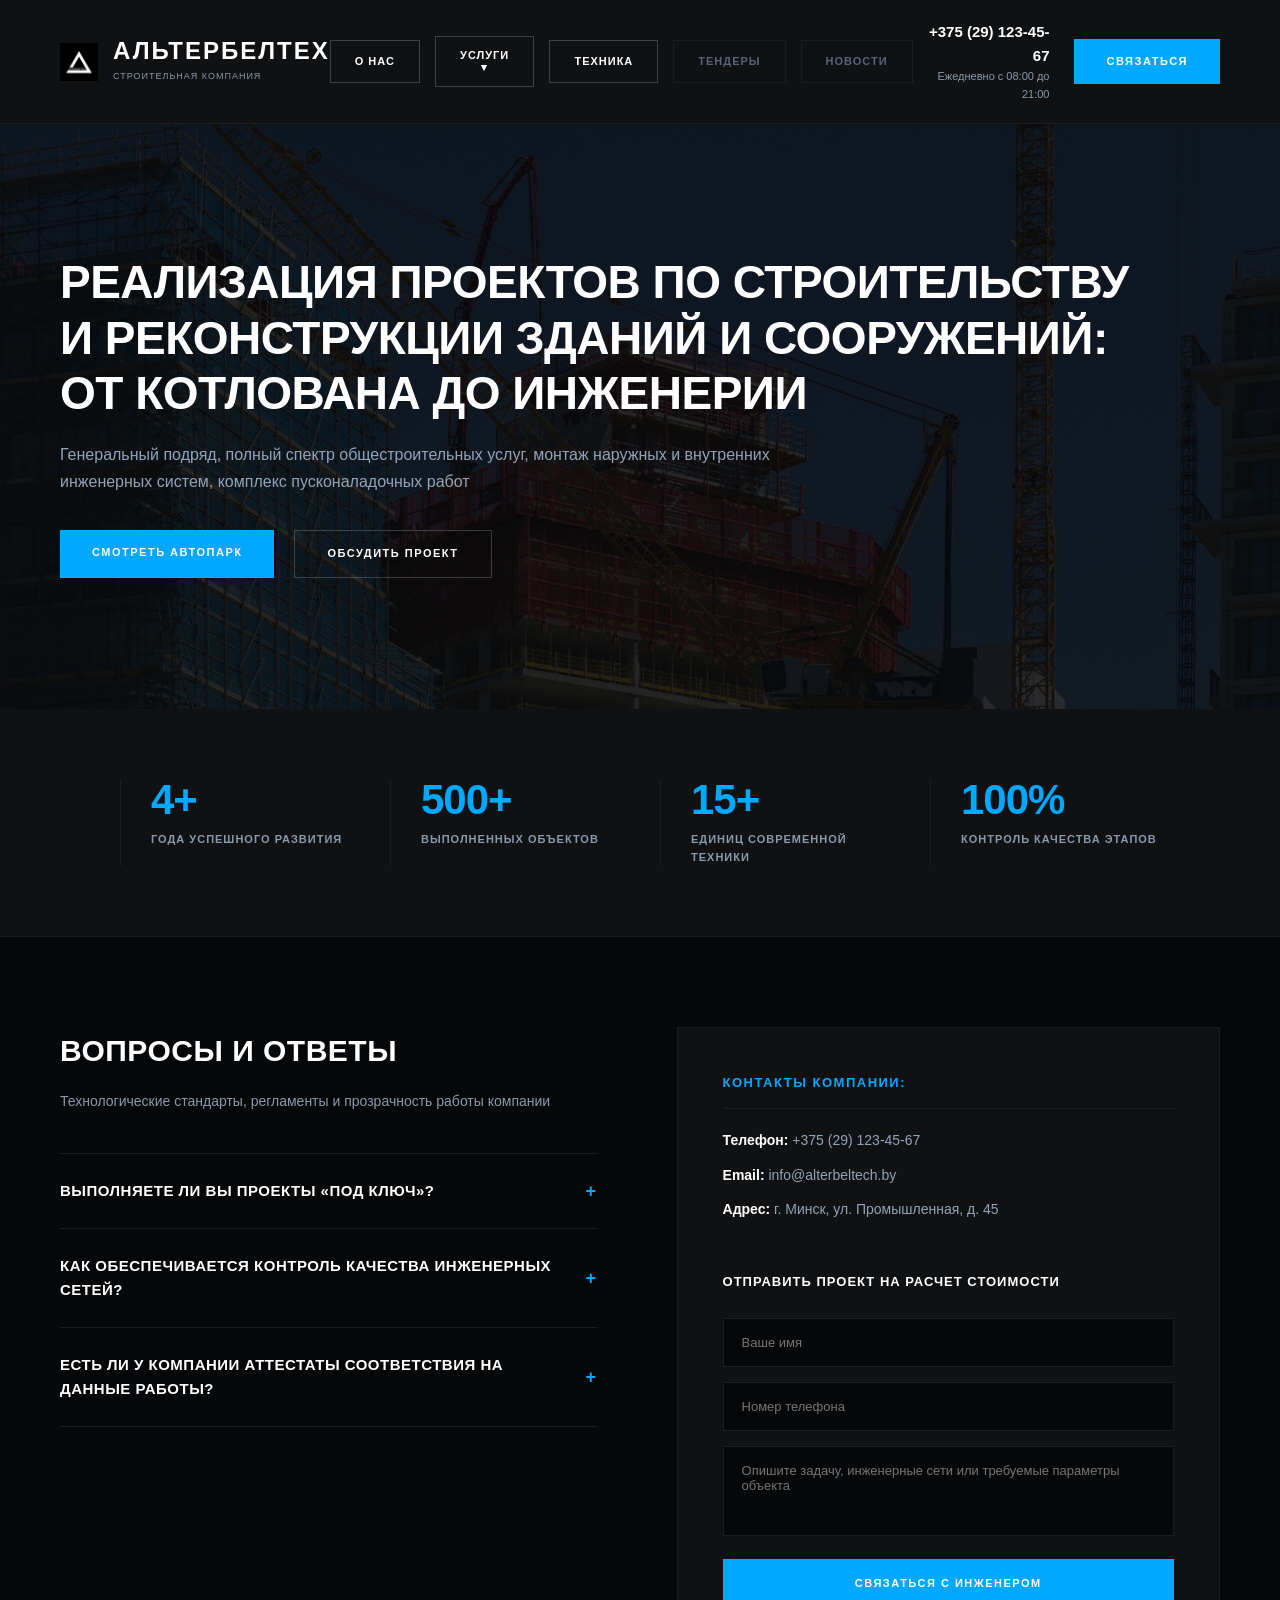
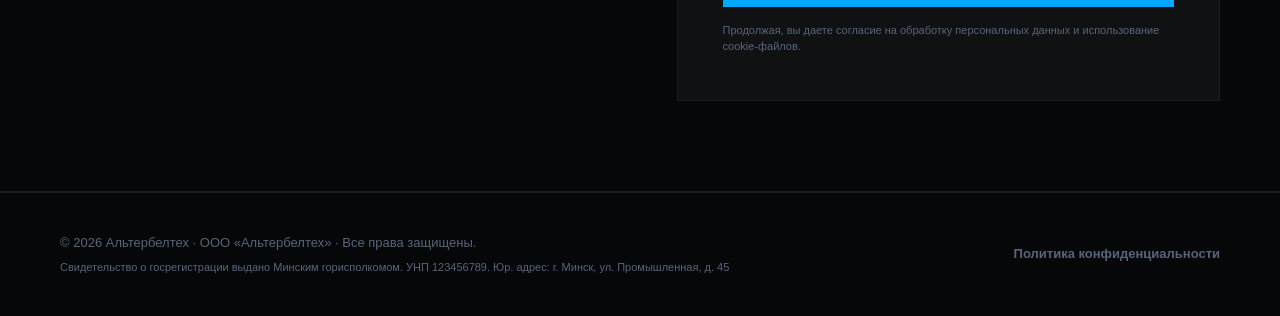
==== commit 28b450b4: "Update index.html" ====
--- a/index.html
+++ b/index.html
@@ -5,19 +5,19 @@
     <meta name="viewport" content="width=device-width, initial-scale=1.0">
     <title>ООО «Альтербелтех» | Генеральный подряд и инженерные сети полного цикла</title>
     <meta name="description" content="Реализация строительных проектов полного цикла, общестроительные работы и монтаж технологического оборудования в Минске и по всей Беларуси.">
-    <!-- Подключение фавиконки (логотипа на вкладке браузера) -->
     <link rel="icon" type="image/jpeg" href="1001.jpg">
     <link rel="stylesheet" href="style.css">
 </head>
 <body>
 
-    <!-- Премиальный экран загрузки с мгновенным векторным логотипом на 1 секунду -->
+    <!-- Премиальный экран загрузки -->
     <div class="preloader" id="preloader">
         <div class="preloader-content">
-            <svg class="preloader-logo-svg" viewBox="0 0 100 100" xmlns="http://w3.org">
+            <svg class="preloader-logo-svg" viewBox="0 0 100 100" xmlns="http://www.w3.org/2000/svg">
                 <polygon points="50,15 90,85 10,85" fill="none" stroke="#ffffff" stroke-width="8" stroke-linejoin="miter"/>
                 <line x1="22" y1="68" x2="78" y2="68" stroke="#ffffff" stroke-width="6"/>
             </svg>
+            <div class="preloader-title">АЛЬТЕРБЕЛТЕХ</div>
             <div class="loading-dots">
                 <span></span>
                 <span></span>
@@ -29,11 +29,10 @@
     <!-- Премиальная темная шапка -->
     <header class="header">
         <a href="index.html" class="header-left header-logo-link">
-            <!-- Точное подключение вашего нового файла логотипа -->
             <img src="1001.jpg" alt="ООО Альтербелтех" class="header-logo-img">
             <div class="header-logo-text-block">
                 <div class="logo logo-heavy">Альтербелтех</div>
-                <span class="logo-subtext">Строительные проекты полного цикла</span>
+                <span class="logo-subtext">Строительная компания</span>
             </div>
         </a>
         
@@ -46,7 +45,7 @@
                     <a href="zemlyanye-raboty.html">Общестроительные работы</a>
                     <a href="demontazh.html">Сети электроснабжения (внутр./наруж.)</a>
                     <a href="dostavka.html">Вентиляция, ВК и НВК</a>
-                    <a href="blagoustrojstvo.html">Mонтаж тех. оборудования</a>
+                    <a href="blagoustrojstvo.html">Монтаж тех. оборудования</a>
                 </div>
             </div>
             <a href="autopark.html" class="btn-nav-item">Техника</a>
@@ -65,9 +64,8 @@
 
     <section class="hero">
         <div class="hero-container">
-            <span class="hero-badge">Работаем с 2022 года</span>
-            <h1>Строительные проекты полного цикла:<br>от инженерии до ввода в эксплуатацию</h1>
-            <p>Реализуем промышленные и гражданские объекты любой сложности. Официальный генподряд, возведение несущих конструкций, монтаж внутренних и наружных сетей силами собственного инженерного штаба.</p>
+            <h1>Реализация проектов по строительству и реконструкции зданий и сооружений: от котлована до инженерии</h1>
+            <p>Генеральный подряд, полный спектр общестроительных услуг, монтаж наружных и внутренних инженерных систем, комплекс пусконаладочных работ</p>
             <div class="hero-actions">
                 <a href="autopark.html" class="btn btn-primary">Смотреть автопарк</a>
                 <a href="#combined-zone" class="btn btn-secondary">Обсудить проект</a>
@@ -159,7 +157,6 @@
     </footer>
 
     <script>
-        // Фиксированный жесткий таймер скрытия прелоадера ровно на 1 секунду
         window.addEventListener('DOMContentLoaded', () => {
             setTimeout(() => {
                 const preloader = document.getElementById('preloader');
@@ -167,7 +164,6 @@
             }, 1000);
         });
 
-        // Работа интерактивного аккордеона FAQ
         document.querySelectorAll('.faq-compact-item').forEach(item => {
             item.addEventListener('click', () => {
                 const isActive = item.classList.contains('active');
--- a/style.css
+++ b/style.css
@@ -9,19 +9,19 @@
     box-sizing: border-box;
     margin: 0;
     padding: 0;
-    border-radius: 0 !important; /* Полный отказ от скруглений */
+    border-radius: 0 !important;
 }
 
 body {
     font-family: 'Segoe UI', Arial, sans-serif;
     color: #ffffff;
-    background-color: #060708; /* Глубокий черный фон */
+    background-color: #060708;
     line-height: 1.6;
     overflow-x: hidden;
 }
 
 /* ==========================================================================
-   2. ЭКРАН ПРЕДЗАГРУЗКИ (PRELOADER) С ФИКСИРОВАННЫМ ВРЕМЕНЕМ
+   2. ЭКРАН ПРЕДЗАГРУЗКИ (PRELOADER)
    ========================================================================== */
 .preloader {
     position: fixed;
@@ -56,6 +56,16 @@
     animation: pulse 1.2s infinite ease-in-out;
 }
 
+.preloader-title {
+    font-size: 24px;
+    font-weight: 900;
+    text-transform: uppercase;
+    letter-spacing: 4px;
+    color: #ffffff;
+    line-height: 1;
+    margin-top: 5px;
+}
+
 @keyframes pulse {
     0%, 100% { opacity: 0.6; transform: scale(0.96); }
     50% { opacity: 1; transform: scale(1); }
@@ -69,7 +79,7 @@
 .loading-dots span {
     width: 6px;
     height: 6px;
-    background-color: #00a8ff; /* Фирменный синий */
+    background-color: #00a8ff;
     display: inline-block;
     animation: bounce 1.2s infinite ease-in-out both;
 }
@@ -86,7 +96,7 @@
    3. ПРЕМИАЛЬНАЯ ТЕМНАЯ ШАПКА И НАВИГАЦИЯ
    ========================================================================== */
 .header {
-    background-color: #0f1113; /* Графитовый фон */
+    background-color: #0f1113;
     display: flex;
     justify-content: space-between;
     align-items: center;
@@ -109,7 +119,7 @@
 .header-logo-link:hover { opacity: 0.85; }
 
 .header-logo-img {
-    height: 38px; /* Идеальный баланс под текст */
+    height: 38px;
     width: auto;
     display: block;
 }
@@ -163,7 +173,6 @@
     color: #ffffff;
 }
 
-/* Стили для неактивных кнопок Тендеры и Новости */
 .btn-nav-item.disabled {
     border: 1px solid #1a1d21;
     color: #57657a;
